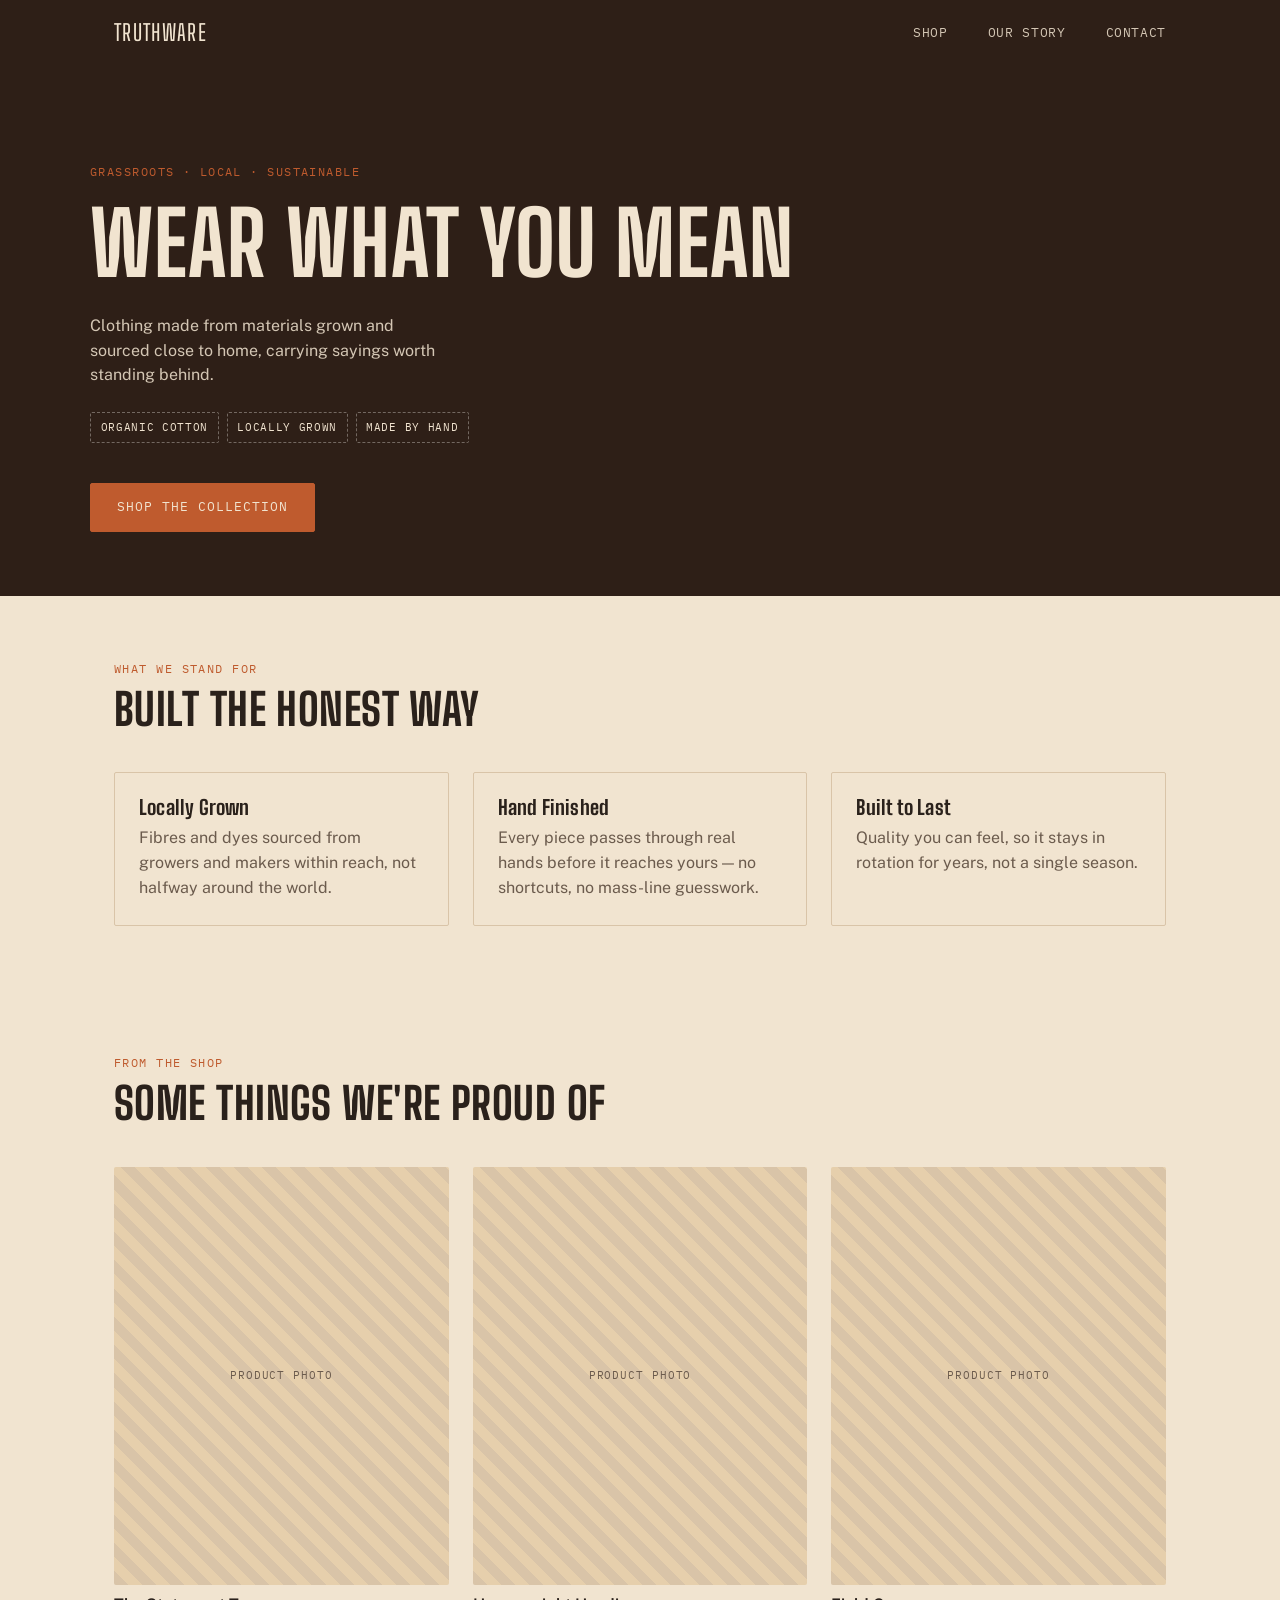
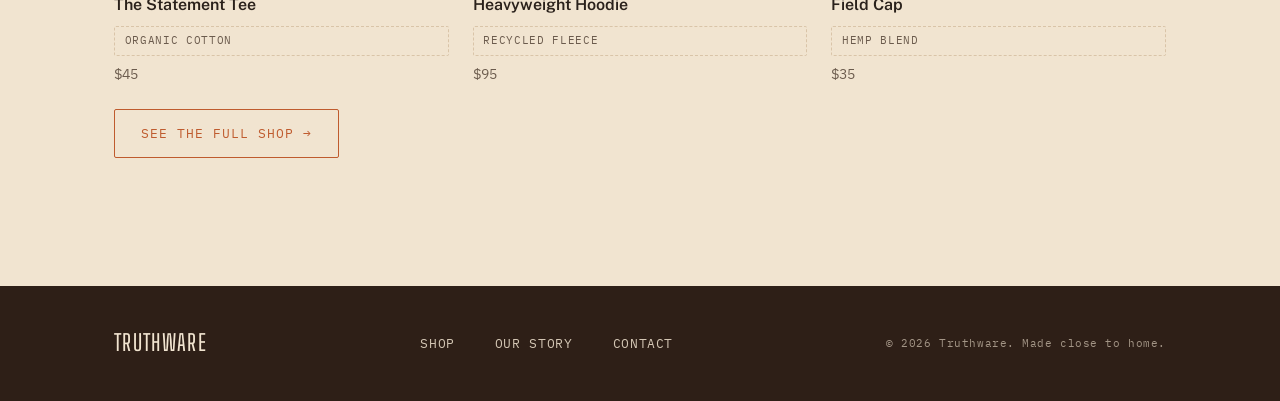
==== index.html @ bdb28e89 "Initial commit: site scaffold" ====
<!DOCTYPE html>
<html lang="en">
<head>
  <meta charset="UTF-8" />
  <meta name="viewport" content="width=device-width, initial-scale=1.0" />
  <title>Truthware — Wear What You Mean</title>
  <meta name="description" content="Grassroots clothing made from materials grown and sourced close to home. Simple, powerful sayings, built to last." />
  <link rel="preconnect" href="https://fonts.googleapis.com">
  <link href="https://fonts.googleapis.com/css2?family=Big+Shoulders:wght@700;800&family=Public+Sans:wght@400;500;600&family=IBM+Plex+Mono:wght@400;500&display=swap" rel="stylesheet">
  <link rel="stylesheet" href="css/styles.css" />
</head>
<body>

  <header class="site-header">
    <nav class="nav">
      <a class="logo" href="index.html">Truthware</a>
      <ul class="nav-links">
        <li><a href="shop.html">Shop</a></li>
        <li><a href="about.html">Our Story</a></li>
        <li><a href="contact.html">Contact</a></li>
      </ul>
      <button class="nav-toggle" aria-expanded="false" aria-label="Toggle menu">Menu</button>
    </nav>
  </header>

  <section class="hero">
    <div class="hero-inner">
      <p class="eyebrow">Grassroots &middot; Local &middot; Sustainable</p>
      <h1>Wear What You Mean</h1>
      <p class="hero-sub">Clothing made from materials grown and sourced close to home, carrying sayings worth standing behind.</p>
      <div class="tag-row">
        <span class="tag tag-on-dark">Organic Cotton</span>
        <span class="tag tag-on-dark">Locally Grown</span>
        <span class="tag tag-on-dark">Made By Hand</span>
      </div>
      <a class="btn btn-solid" href="shop.html">Shop the Collection</a>
    </div>
  </section>

  <section class="section">
    <div class="container">
      <div class="section-head">
        <p class="eyebrow">What We Stand For</p>
        <h2>Built the Honest Way</h2>
      </div>
      <div class="value-grid">
        <div class="value-card">
          <h3>Locally Grown</h3>
          <p>Fibres and dyes sourced from growers and makers within reach, not halfway around the world.</p>
        </div>
        <div class="value-card">
          <h3>Hand Finished</h3>
          <p>Every piece passes through real hands before it reaches yours — no shortcuts, no mass-line guesswork.</p>
        </div>
        <div class="value-card">
          <h3>Built to Last</h3>
          <p>Quality you can feel, so it stays in rotation for years, not a single season.</p>
        </div>
      </div>
    </div>
  </section>

  <section class="section">
    <div class="container">
      <div class="section-head">
        <p class="eyebrow">From the Shop</p>
        <h2>Some Things We're Proud Of</h2>
      </div>
      <div class="product-grid">
        <div class="product-card">
          <div class="product-photo">Product Photo</div>
          <span class="product-name">The Statement Tee</span>
          <span class="tag">Organic Cotton</span>
          <span class="product-price">$45</span>
        </div>
        <div class="product-card">
          <div class="product-photo">Product Photo</div>
          <span class="product-name">Heavyweight Hoodie</span>
          <span class="tag">Recycled Fleece</span>
          <span class="product-price">$95</span>
        </div>
        <div class="product-card">
          <div class="product-photo">Product Photo</div>
          <span class="product-name">Field Cap</span>
          <span class="tag">Hemp Blend</span>
          <span class="product-price">$35</span>
        </div>
      </div>
      <p style="margin-top: var(--space-3);"><a class="btn btn-outline" style="color: var(--color-accent); border-color: var(--color-accent);" href="shop.html">See the Full Shop &rarr;</a></p>
    </div>
  </section>

  <footer class="site-footer">
    <div class="footer-inner">
      <span class="logo">Truthware</span>
      <ul class="nav-links">
        <li><a href="shop.html">Shop</a></li>
        <li><a href="about.html">Our Story</a></li>
        <li><a href="contact.html">Contact</a></li>
      </ul>
      <span class="footer-note">&copy; <span id="year"></span> Truthware. Made close to home.</span>
    </div>
  </footer>

  <script src="js/main.js"></script>
  <script>document.getElementById("year").textContent = new Date().getFullYear();</script>
</body>
</html>
---- css/styles.css ----
/* ==========================================================================
   TRUTHWARE — Core Stylesheet
   --------------------------------------------------------------------------
   The colours and fonts in the :root block below are PLACEHOLDERS.
   Once Catherine's team sends through their colour/style picks, this is
   the only place that needs to change for the whole site to update.
   ========================================================================== */

:root {
  /* ---- Palette ----
     Leaning autumnal / burnt-orange per early feedback. Still a first
     pass, not the final word — update once the rest of the team's
     site examples and colour picks land. */
  --color-bg:        #F1E4D0; /* warm parchment background */
  --color-bg-dark:   #2E1F17; /* deep espresso brown — hero / footer */
  --color-text:      #2A211B; /* warm near-black ink */
  --color-text-soft: #6B5B4D; /* muted warm-brown body text */
  --color-text-light:#F1E4D0; /* text sitting on dark background */
  --color-accent:    #BF5B2E; /* burnt orange — buttons, links, highlights */
  --color-accent-2:  #C98A2B; /* amber gold — secondary accent */
  --color-border:    #D9C4A8; /* warm tan borders, tag outlines */

  /* ---- Type ---- */
  --font-display: "Big Shoulders", sans-serif;
  --font-body:    "Public Sans", sans-serif;
  --font-mono:    "IBM Plex Mono", monospace;

  /* ---- Spacing scale ---- */
  --space-1: 0.5rem;
  --space-2: 1rem;
  --space-3: 1.5rem;
  --space-4: 2.5rem;
  --space-5: 4rem;
  --space-6: 6rem;

  --max-width: 1100px;
  --radius: 2px;
}

/* ---- Reset ---- */
* { margin: 0; padding: 0; box-sizing: border-box; }
html { scroll-behavior: smooth; }
body {
  font-family: var(--font-body);
  color: var(--color-text);
  background: var(--color-bg);
  line-height: 1.55;
  -webkit-font-smoothing: antialiased;
}
img { max-width: 100%; display: block; }
a { color: inherit; text-decoration: none; }
ul { list-style: none; }
button { font-family: inherit; cursor: pointer; }

/* Respect reduced-motion preferences */
@media (prefers-reduced-motion: reduce) {
  html { scroll-behavior: auto; }
  * { animation-duration: 0.01ms !important; transition-duration: 0.01ms !important; }
}

/* Visible keyboard focus everywhere */
a:focus-visible,
button:focus-visible,
input:focus-visible,
textarea:focus-visible {
  outline: 2px solid var(--color-accent);
  outline-offset: 3px;
}

.container {
  max-width: var(--max-width);
  margin: 0 auto;
  padding: 0 var(--space-3);
}

.eyebrow {
  font-family: var(--font-mono);
  font-size: 0.75rem;
  letter-spacing: 0.12em;
  text-transform: uppercase;
  color: var(--color-accent);
}

h1, h2, h3 {
  font-family: var(--font-display);
  font-weight: 700;
  line-height: 1.05;
  letter-spacing: 0.01em;
}
h1 { font-size: clamp(2.75rem, 7vw, 5.5rem); text-transform: uppercase; }
h2 { font-size: clamp(1.8rem, 4vw, 2.75rem); text-transform: uppercase; }
h3 { font-size: 1.25rem; }
p  { color: var(--color-text-soft); }

/* ---- Buttons ---- */
.btn {
  display: inline-block;
  font-family: var(--font-mono);
  font-size: 0.8rem;
  letter-spacing: 0.08em;
  text-transform: uppercase;
  padding: 0.85rem 1.6rem;
  border: 1px solid currentColor;
  border-radius: var(--radius);
  transition: background 0.15s ease, color 0.15s ease;
}
.btn-solid {
  background: var(--color-accent);
  border-color: var(--color-accent);
  color: var(--color-text-light);
}
.btn-solid:hover { background: #9c4720; }
.btn-outline {
  color: var(--color-text-light);
  border-color: var(--color-text-light);
}
.btn-outline:hover {
  background: var(--color-text-light);
  color: var(--color-bg-dark);
}

/* ---- Tag chip (the recurring "care label" motif) ---- */
.tag {
  display: inline-flex;
  align-items: center;
  gap: 0.4em;
  font-family: var(--font-mono);
  font-size: 0.7rem;
  letter-spacing: 0.06em;
  text-transform: uppercase;
  padding: 0.35rem 0.6rem;
  border: 1px dashed var(--color-border);
  border-radius: var(--radius);
  color: var(--color-text-soft);
}
.tag-row { display: flex; flex-wrap: wrap; gap: var(--space-1); }
.tag-on-dark { border-color: rgba(244,241,234,0.35); color: var(--color-text-light); }

/* ---- Header / Nav ---- */
.site-header {
  background: var(--color-bg-dark);
  color: var(--color-text-light);
  position: sticky;
  top: 0;
  z-index: 50;
}
.nav {
  display: flex;
  align-items: center;
  justify-content: space-between;
  padding: var(--space-2) var(--space-3);
  max-width: var(--max-width);
  margin: 0 auto;
}
.logo {
  font-family: var(--font-display);
  font-size: 1.4rem;
  letter-spacing: 0.06em;
  text-transform: uppercase;
}
.nav-links {
  display: flex;
  gap: var(--space-4);
  font-family: var(--font-mono);
  font-size: 0.8rem;
  letter-spacing: 0.05em;
  text-transform: uppercase;
}
.nav-links a { opacity: 0.85; }
.nav-links a:hover { opacity: 1; }
.nav-toggle {
  display: none;
  background: none;
  border: none;
  color: var(--color-text-light);
  font-family: var(--font-mono);
  text-transform: uppercase;
  font-size: 0.8rem;
  letter-spacing: 0.05em;
}

@media (max-width: 700px) {
  .nav-toggle { display: block; }
  .nav-links {
    position: absolute;
    top: 100%;
    left: 0;
    right: 0;
    flex-direction: column;
    gap: var(--space-2);
    background: var(--color-bg-dark);
    padding: var(--space-3);
    display: none;
  }
  .nav-links.is-open { display: flex; }
}

/* ---- Hero ---- */
.hero {
  background: var(--color-bg-dark);
  color: var(--color-text-light);
  padding: var(--space-6) var(--space-3) var(--space-5);
}
.hero-inner { max-width: var(--max-width); margin: 0 auto; }
.hero h1 { margin-top: var(--space-2); }
.hero-sub {
  max-width: 36ch;
  color: var(--color-text-light);
  opacity: 0.85;
  margin: var(--space-3) 0 var(--space-3);
}
.hero .tag-row { margin-bottom: var(--space-4); }

/* ---- Generic section ---- */
.section { padding: var(--space-5) 0; }
.section-head { margin-bottom: var(--space-4); max-width: 50ch; }
.section-head h2 { margin-top: var(--space-1); }

/* ---- Value grid (Locally Grown / Hand Finished / Built to Last) ---- */
.value-grid {
  display: grid;
  grid-template-columns: repeat(3, 1fr);
  gap: var(--space-3);
}
.value-card {
  border: 1px solid var(--color-border);
  border-radius: var(--radius);
  padding: var(--space-3);
}
.value-card h3 { margin-bottom: var(--space-1); }
@media (max-width: 700px) {
  .value-grid { grid-template-columns: 1fr; }
}

/* ---- Process steps (a real sequence — Grown to Sewn) ---- */
.process-list {
  display: grid;
  grid-template-columns: repeat(4, 1fr);
  gap: var(--space-2);
  counter-reset: step;
}
.process-step {
  border-top: 2px solid var(--color-accent);
  padding-top: var(--space-1);
}
.process-step::before {
  counter-increment: step;
  content: counter(step, decimal-leading-zero);
  display: block;
  font-family: var(--font-mono);
  font-size: 0.75rem;
  color: var(--color-accent);
  margin-bottom: 0.3rem;
}
@media (max-width: 700px) {
  .process-list { grid-template-columns: 1fr 1fr; }
}

/* ---- Product grid ---- */
.product-grid {
  display: grid;
  grid-template-columns: repeat(3, 1fr);
  gap: var(--space-3);
}
.product-card { display: flex; flex-direction: column; gap: var(--space-1); }
.product-photo {
  aspect-ratio: 4 / 5;
  background: repeating-linear-gradient(
    45deg,
    var(--color-border),
    var(--color-border) 10px,
    transparent 10px,
    transparent 20px
  );
  background-color: #e6cfac;
  border-radius: var(--radius);
  display: flex;
  align-items: center;
  justify-content: center;
  font-family: var(--font-mono);
  font-size: 0.7rem;
  letter-spacing: 0.08em;
  text-transform: uppercase;
  color: var(--color-text-soft);
}
.product-name { font-weight: 600; }
.product-price { font-family: var(--font-mono); font-size: 0.85rem; color: var(--color-text-soft); }
@media (max-width: 900px) {
  .product-grid { grid-template-columns: repeat(2, 1fr); }
}
@media (max-width: 550px) {
  .product-grid { grid-template-columns: 1fr; }
}

/* ---- Story / about copy ---- */
.prose { max-width: 65ch; }
.prose p + p { margin-top: var(--space-2); }

/* ---- Form ---- */
.form-field { margin-bottom: var(--space-2); max-width: 480px; }
.form-field label {
  display: block;
  font-family: var(--font-mono);
  font-size: 0.75rem;
  letter-spacing: 0.06em;
  text-transform: uppercase;
  margin-bottom: 0.4rem;
}
.form-field input,
.form-field textarea {
  width: 100%;
  font-family: var(--font-body);
  font-size: 1rem;
  padding: 0.7rem 0.8rem;
  border: 1px solid var(--color-border);
  border-radius: var(--radius);
  background: #fff;
  color: var(--color-text);
}

/* ---- Footer ---- */
.site-footer {
  background: var(--color-bg-dark);
  color: var(--color-text-light);
  padding: var(--space-4) 0;
  margin-top: var(--space-5);
}
.footer-inner {
  max-width: var(--max-width);
  margin: 0 auto;
  padding: 0 var(--space-3);
  display: flex;
  flex-wrap: wrap;
  justify-content: space-between;
  align-items: center;
  gap: var(--space-2);
}
.footer-note {
  font-family: var(--font-mono);
  font-size: 0.7rem;
  letter-spacing: 0.05em;
  opacity: 0.6;
}
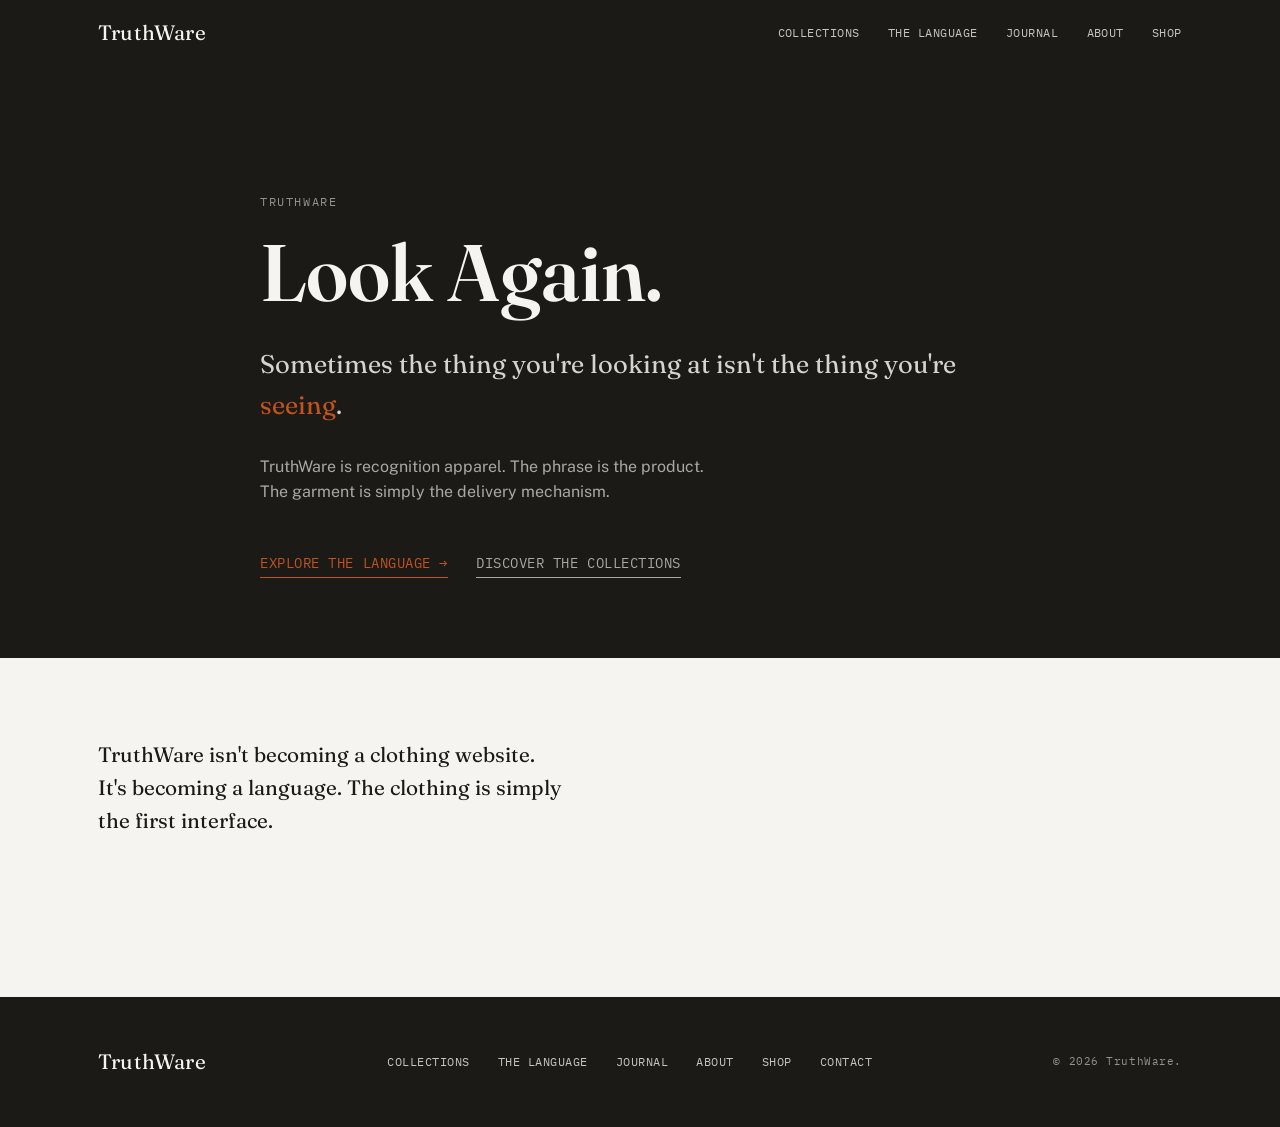
==== commit 55d1ced0: "massive changes" ====
--- a/index.html
+++ b/index.html
@@ -3,21 +3,23 @@
 <head>
   <meta charset="UTF-8" />
   <meta name="viewport" content="width=device-width, initial-scale=1.0" />
-  <title>Truthware — Wear What You Mean</title>
-  <meta name="description" content="Grassroots clothing made from materials grown and sourced close to home. Simple, powerful sayings, built to last." />
+  <title>TruthWare — Look Again.</title>
+  <meta name="description" content="TruthWare is recognition apparel. The phrase is the product. The garment is simply the delivery mechanism." />
   <link rel="preconnect" href="https://fonts.googleapis.com">
-  <link href="https://fonts.googleapis.com/css2?family=Big+Shoulders:wght@700;800&family=Public+Sans:wght@400;500;600&family=IBM+Plex+Mono:wght@400;500&display=swap" rel="stylesheet">
+  <link href="https://fonts.googleapis.com/css2?family=Fraunces:ital,opsz,wght@0,9..144,400;0,9..144,500;0,9..144,600;1,9..144,500&family=Public+Sans:wght@400;500;600&family=IBM+Plex+Mono:wght@400;500&display=swap" rel="stylesheet">
   <link rel="stylesheet" href="css/styles.css" />
 </head>
 <body>
 
   <header class="site-header">
     <nav class="nav">
-      <a class="logo" href="index.html">Truthware</a>
+      <a class="logo" href="index.html">TruthWare</a>
       <ul class="nav-links">
+        <li><a href="collections.html">Collections</a></li>
+        <li><a href="language.html">The Language</a></li>
+        <li><a href="journal.html">Journal</a></li>
+        <li><a href="about.html">About</a></li>
         <li><a href="shop.html">Shop</a></li>
-        <li><a href="about.html">Our Story</a></li>
-        <li><a href="contact.html">Contact</a></li>
       </ul>
       <button class="nav-toggle" aria-expanded="false" aria-label="Toggle menu">Menu</button>
     </nav>
@@ -25,80 +27,35 @@
 
   <section class="hero">
     <div class="hero-inner">
-      <p class="eyebrow">Grassroots &middot; Local &middot; Sustainable</p>
-      <h1>Wear What You Mean</h1>
-      <p class="hero-sub">Clothing made from materials grown and sourced close to home, carrying sayings worth standing behind.</p>
-      <div class="tag-row">
-        <span class="tag tag-on-dark">Organic Cotton</span>
-        <span class="tag tag-on-dark">Locally Grown</span>
-        <span class="tag tag-on-dark">Made By Hand</span>
-      </div>
-      <a class="btn btn-solid" href="shop.html">Shop the Collection</a>
-    </div>
-  </section>
-
-  <section class="section">
-    <div class="container">
-      <div class="section-head">
-        <p class="eyebrow">What We Stand For</p>
-        <h2>Built the Honest Way</h2>
-      </div>
-      <div class="value-grid">
-        <div class="value-card">
-          <h3>Locally Grown</h3>
-          <p>Fibres and dyes sourced from growers and makers within reach, not halfway around the world.</p>
-        </div>
-        <div class="value-card">
-          <h3>Hand Finished</h3>
-          <p>Every piece passes through real hands before it reaches yours — no shortcuts, no mass-line guesswork.</p>
-        </div>
-        <div class="value-card">
-          <h3>Built to Last</h3>
-          <p>Quality you can feel, so it stays in rotation for years, not a single season.</p>
-        </div>
+      <span class="eyebrow">TruthWare</span>
+      <h1>Look Again.</h1>
+      <p class="hero-sub">Sometimes the thing you're looking at isn't the thing you're <span class="reveal-signal">seeing</span>.</p>
+      <p class="hero-statement">TruthWare is recognition apparel. The phrase is the product. The garment is simply the delivery mechanism.</p>
+      <div class="hero-ctas">
+        <a class="cta cta-primary" href="language.html">Explore the Language &rarr;</a>
+        <a class="cta cta-secondary" href="collections.html">Discover the Collections</a>
       </div>
     </div>
   </section>
 
   <section class="section">
     <div class="container">
-      <div class="section-head">
-        <p class="eyebrow">From the Shop</p>
-        <h2>Some Things We're Proud Of</h2>
-      </div>
-      <div class="product-grid">
-        <div class="product-card">
-          <div class="product-photo">Product Photo</div>
-          <span class="product-name">The Statement Tee</span>
-          <span class="tag">Organic Cotton</span>
-          <span class="product-price">$45</span>
-        </div>
-        <div class="product-card">
-          <div class="product-photo">Product Photo</div>
-          <span class="product-name">Heavyweight Hoodie</span>
-          <span class="tag">Recycled Fleece</span>
-          <span class="product-price">$95</span>
-        </div>
-        <div class="product-card">
-          <div class="product-photo">Product Photo</div>
-          <span class="product-name">Field Cap</span>
-          <span class="tag">Hemp Blend</span>
-          <span class="product-price">$35</span>
-        </div>
-      </div>
-      <p style="margin-top: var(--space-3);"><a class="btn btn-outline" style="color: var(--color-accent); border-color: var(--color-accent);" href="shop.html">See the Full Shop &rarr;</a></p>
+      <p class="prose-lede" style="max-width: 36ch;">TruthWare isn't becoming a clothing website. It's becoming a language. The clothing is simply the first interface.</p>
     </div>
   </section>
 
   <footer class="site-footer">
     <div class="footer-inner">
-      <span class="logo">Truthware</span>
+      <span class="logo">TruthWare</span>
       <ul class="nav-links">
+        <li><a href="collections.html">Collections</a></li>
+        <li><a href="language.html">The Language</a></li>
+        <li><a href="journal.html">Journal</a></li>
+        <li><a href="about.html">About</a></li>
         <li><a href="shop.html">Shop</a></li>
-        <li><a href="about.html">Our Story</a></li>
         <li><a href="contact.html">Contact</a></li>
       </ul>
-      <span class="footer-note">&copy; <span id="year"></span> Truthware. Made close to home.</span>
+      <span class="footer-note">&copy; <span id="year"></span> TruthWare.</span>
     </div>
   </footer>
 
--- a/css/styles.css
+++ b/css/styles.css
@@ -1,40 +1,35 @@
 /* ==========================================================================
    TRUTHWARE — Core Stylesheet
-   --------------------------------------------------------------------------
-   The colours and fonts in the :root block below are PLACEHOLDERS.
-   Once Catherine's team sends through their colour/style picks, this is
-   the only place that needs to change for the whole site to update.
+   Version 2 — rebuilt around Kathryn's "recognition apparel" direction.
+   Quiet, architectural, restrained. Two neutrals (bone / ink) that invert
+   for dark sections, plus one deliberate accent — "the signal" — used only
+   at moments of recognition. Change those five tokens below and the whole
+   site follows.
    ========================================================================== */
 
 :root {
-  /* ---- Palette ----
-     Leaning autumnal / burnt-orange per early feedback. Still a first
-     pass, not the final word — update once the rest of the team's
-     site examples and colour picks land. */
-  --color-bg:        #F1E4D0; /* warm parchment background */
-  --color-bg-dark:   #2E1F17; /* deep espresso brown — hero / footer */
-  --color-text:      #2A211B; /* warm near-black ink */
-  --color-text-soft: #6B5B4D; /* muted warm-brown body text */
-  --color-text-light:#F1E4D0; /* text sitting on dark background */
-  --color-accent:    #BF5B2E; /* burnt orange — buttons, links, highlights */
-  --color-accent-2:  #C98A2B; /* amber gold — secondary accent */
-  --color-border:    #D9C4A8; /* warm tan borders, tag outlines */
+  /* ---- Palette ---- */
+  --color-bone:      #F6F4F0; /* gallery wall — primary background */
+  --color-ink:        #1B1A17; /* primary text, and the background for inverted/dark sections */
+  --color-ink-soft:   #6E6B63; /* quieter secondary text */
+  --color-signal:     #C1531F; /* the one accent — recognition moments only */
+  --color-line:       #DAD7D0; /* hairline rules */
 
   /* ---- Type ---- */
-  --font-display: "Big Shoulders", sans-serif;
+  --font-display: "Fraunces", serif;
   --font-body:    "Public Sans", sans-serif;
   --font-mono:    "IBM Plex Mono", monospace;
 
-  /* ---- Spacing scale ---- */
+  /* ---- Spacing scale (generous — whitespace is doing a lot of work here) ---- */
   --space-1: 0.5rem;
   --space-2: 1rem;
-  --space-3: 1.5rem;
-  --space-4: 2.5rem;
-  --space-5: 4rem;
-  --space-6: 6rem;
-
-  --max-width: 1100px;
-  --radius: 2px;
+  --space-3: 1.75rem;
+  --space-4: 3rem;
+  --space-5: 5rem;
+  --space-6: 8rem;
+
+  --max-width: 1140px;
+  --radius: 0px; /* sharp edges — architectural, not soft */
 }
 
 /* ---- Reset ---- */
@@ -42,104 +37,103 @@
 html { scroll-behavior: smooth; }
 body {
   font-family: var(--font-body);
-  color: var(--color-text);
-  background: var(--color-bg);
-  line-height: 1.55;
+  color: var(--color-ink);
+  background: var(--color-bone);
+  line-height: 1.6;
   -webkit-font-smoothing: antialiased;
 }
 img { max-width: 100%; display: block; }
 a { color: inherit; text-decoration: none; }
 ul { list-style: none; }
-button { font-family: inherit; cursor: pointer; }
-
-/* Respect reduced-motion preferences */
+button { font-family: inherit; cursor: pointer; background: none; border: none; }
+
 @media (prefers-reduced-motion: reduce) {
   html { scroll-behavior: auto; }
   * { animation-duration: 0.01ms !important; transition-duration: 0.01ms !important; }
 }
 
-/* Visible keyboard focus everywhere */
 a:focus-visible,
 button:focus-visible,
 input:focus-visible,
 textarea:focus-visible {
-  outline: 2px solid var(--color-accent);
+  outline: 2px solid var(--color-signal);
   outline-offset: 3px;
 }
 
-.container {
-  max-width: var(--max-width);
-  margin: 0 auto;
-  padding: 0 var(--space-3);
-}
+.container { max-width: var(--max-width); margin: 0 auto; padding: 0 var(--space-3); }
 
 .eyebrow {
-  font-family: var(--font-mono);
-  font-size: 0.75rem;
-  letter-spacing: 0.12em;
-  text-transform: uppercase;
-  color: var(--color-accent);
+  display: block;
+  font-family: var(--font-mono);
+  font-size: 0.72rem;
+  letter-spacing: 0.14em;
+  text-transform: uppercase;
+  color: var(--color-ink-soft);
 }
 
 h1, h2, h3 {
   font-family: var(--font-display);
-  font-weight: 700;
-  line-height: 1.05;
-  letter-spacing: 0.01em;
-}
-h1 { font-size: clamp(2.75rem, 7vw, 5.5rem); text-transform: uppercase; }
-h2 { font-size: clamp(1.8rem, 4vw, 2.75rem); text-transform: uppercase; }
-h3 { font-size: 1.25rem; }
-p  { color: var(--color-text-soft); }
-
-/* ---- Buttons ---- */
+  font-weight: 500;
+  line-height: 1.1;
+}
+h1 { font-size: clamp(2.5rem, 7vw, 5rem); font-weight: 600; }
+h2 { font-size: clamp(1.6rem, 3.5vw, 2.4rem); }
+h3 { font-size: 1.15rem; font-weight: 600; }
+p  { color: var(--color-ink-soft); max-width: 60ch; }
+
+/* ---- The signal: the one place colour is allowed to mean something ---- */
+.reveal-signal { color: var(--color-ink); transition: color 0.7s ease; }
+.reveal-signal.is-signal { color: var(--color-signal); }
+.hero .reveal-signal { color: var(--color-bone); }
+.hero .reveal-signal.is-signal { color: var(--color-signal); }
+.always-signal { color: var(--color-signal); }
+
+/* ---- Text-led CTAs (no buttons pretending to be a marketplace) ---- */
+.cta {
+  display: inline-flex;
+  align-items: baseline;
+  gap: 0.5em;
+  font-family: var(--font-mono);
+  font-size: 0.85rem;
+  letter-spacing: 0.04em;
+  text-transform: uppercase;
+  border-bottom: 1px solid currentColor;
+  padding-bottom: 0.15em;
+}
+.cta-primary { color: var(--color-signal); }
+.cta-secondary { color: var(--color-ink-soft); }
+.cta:hover { opacity: 0.7; }
+
+/* A real button, reserved for actual form submission */
 .btn {
   display: inline-block;
   font-family: var(--font-mono);
   font-size: 0.8rem;
-  letter-spacing: 0.08em;
+  letter-spacing: 0.06em;
   text-transform: uppercase;
   padding: 0.85rem 1.6rem;
-  border: 1px solid currentColor;
-  border-radius: var(--radius);
-  transition: background 0.15s ease, color 0.15s ease;
-}
-.btn-solid {
-  background: var(--color-accent);
-  border-color: var(--color-accent);
-  color: var(--color-text-light);
-}
-.btn-solid:hover { background: #9c4720; }
-.btn-outline {
-  color: var(--color-text-light);
-  border-color: var(--color-text-light);
-}
-.btn-outline:hover {
-  background: var(--color-text-light);
-  color: var(--color-bg-dark);
-}
-
-/* ---- Tag chip (the recurring "care label" motif) ---- */
-.tag {
-  display: inline-flex;
-  align-items: center;
-  gap: 0.4em;
-  font-family: var(--font-mono);
-  font-size: 0.7rem;
-  letter-spacing: 0.06em;
-  text-transform: uppercase;
-  padding: 0.35rem 0.6rem;
-  border: 1px dashed var(--color-border);
-  border-radius: var(--radius);
-  color: var(--color-text-soft);
-}
-.tag-row { display: flex; flex-wrap: wrap; gap: var(--space-1); }
-.tag-on-dark { border-color: rgba(244,241,234,0.35); color: var(--color-text-light); }
-
-/* ---- Header / Nav ---- */
+  border: 1px solid var(--color-ink);
+  background: var(--color-ink);
+  color: var(--color-bone);
+  transition: opacity 0.15s ease;
+}
+.btn:hover { opacity: 0.85; }
+
+/* ---- Quiet metadata text (replaces the old boxed "tag" chip) ---- */
+.meta {
+  font-family: var(--font-mono);
+  font-size: 0.75rem;
+  letter-spacing: 0.04em;
+  text-transform: uppercase;
+  color: var(--color-ink-soft);
+}
+.meta-light { color: rgba(246,244,240,0.6); }
+.meta-sep { margin: 0 0.5em; }
+
+/* ---- Header / Nav (always ink — the one constant across every page) ---- */
 .site-header {
-  background: var(--color-bg-dark);
-  color: var(--color-text-light);
+  background: var(--color-ink);
+  color: var(--color-bone);
   position: sticky;
   top: 0;
   z-index: 50;
@@ -154,32 +148,29 @@
 }
 .logo {
   font-family: var(--font-display);
-  font-size: 1.4rem;
-  letter-spacing: 0.06em;
-  text-transform: uppercase;
+  font-size: 1.3rem;
+  letter-spacing: 0.01em;
 }
 .nav-links {
   display: flex;
-  gap: var(--space-4);
-  font-family: var(--font-mono);
-  font-size: 0.8rem;
-  letter-spacing: 0.05em;
-  text-transform: uppercase;
-}
-.nav-links a { opacity: 0.85; }
-.nav-links a:hover { opacity: 1; }
+  gap: var(--space-3);
+  font-family: var(--font-mono);
+  font-size: 0.78rem;
+  letter-spacing: 0.04em;
+  text-transform: uppercase;
+}
+.nav-links a { opacity: 0.78; transition: color 0.15s ease, opacity 0.15s ease; }
+.nav-links a:hover { opacity: 1; color: var(--color-signal); }
 .nav-toggle {
   display: none;
-  background: none;
-  border: none;
-  color: var(--color-text-light);
-  font-family: var(--font-mono);
-  text-transform: uppercase;
-  font-size: 0.8rem;
-  letter-spacing: 0.05em;
-}
-
-@media (max-width: 700px) {
+  color: var(--color-bone);
+  font-family: var(--font-mono);
+  text-transform: uppercase;
+  font-size: 0.78rem;
+  letter-spacing: 0.04em;
+}
+
+@media (max-width: 800px) {
   .nav-toggle { display: block; }
   .nav-links {
     position: absolute;
@@ -187,69 +178,87 @@
     left: 0;
     right: 0;
     flex-direction: column;
+    align-items: flex-start;
     gap: var(--space-2);
-    background: var(--color-bg-dark);
+    background: var(--color-ink);
     padding: var(--space-3);
     display: none;
   }
   .nav-links.is-open { display: flex; }
 }
 
-/* ---- Hero ---- */
+/* ---- Hero — reserved for the homepage only; everywhere else stays quiet ---- */
 .hero {
-  background: var(--color-bg-dark);
-  color: var(--color-text-light);
+  background: var(--color-ink);
+  color: var(--color-bone);
   padding: var(--space-6) var(--space-3) var(--space-5);
 }
-.hero-inner { max-width: var(--max-width); margin: 0 auto; }
-.hero h1 { margin-top: var(--space-2); }
+.hero-inner { max-width: 760px; margin: 0 auto; }
+.hero .eyebrow { color: rgba(246,244,240,0.55); margin-bottom: var(--space-2); }
+.hero h1 { margin-top: var(--space-1); }
 .hero-sub {
-  max-width: 36ch;
-  color: var(--color-text-light);
-  opacity: 0.85;
-  margin: var(--space-3) 0 var(--space-3);
-}
-.hero .tag-row { margin-bottom: var(--space-4); }
+  font-family: var(--font-display);
+  font-size: clamp(1.2rem, 2.4vw, 1.6rem);
+  color: rgba(246,244,240,0.85);
+  max-width: 42ch;
+  margin: var(--space-3) 0;
+}
+.hero-statement {
+  max-width: 46ch;
+  color: rgba(246,244,240,0.65);
+  margin: var(--space-3) 0 var(--space-4);
+}
+.hero-ctas { display: flex; flex-wrap: wrap; gap: var(--space-3); }
+.hero .cta-primary { color: var(--color-signal); }
+.hero .cta-secondary { color: rgba(246,244,240,0.65); }
+
+/* ---- Quiet page heading — every page except the homepage ---- */
+.page-head {
+  padding: var(--space-5) 0 var(--space-4);
+  border-bottom: 1px solid var(--color-line);
+}
+.page-head .eyebrow { margin-bottom: var(--space-1); }
+.page-head p { margin-top: var(--space-2); }
 
 /* ---- Generic section ---- */
 .section { padding: var(--space-5) 0; }
-.section-head { margin-bottom: var(--space-4); max-width: 50ch; }
-.section-head h2 { margin-top: var(--space-1); }
-
-/* ---- Value grid (Locally Grown / Hand Finished / Built to Last) ---- */
-.value-grid {
-  display: grid;
-  grid-template-columns: repeat(3, 1fr);
+.section + .section { border-top: 1px solid var(--color-line); }
+.section-head { margin-bottom: var(--space-4); max-width: 56ch; }
+.section-head .eyebrow { margin-bottom: var(--space-1); }
+
+/* ---- Hairline-divided row lists (collections, journal, values) ---- */
+.row-list > * + * { border-top: 1px solid var(--color-line); }
+.row {
+  display: flex;
+  justify-content: space-between;
+  align-items: baseline;
   gap: var(--space-3);
-}
-.value-card {
-  border: 1px solid var(--color-border);
-  border-radius: var(--radius);
-  padding: var(--space-3);
-}
-.value-card h3 { margin-bottom: var(--space-1); }
+  padding: var(--space-3) 0;
+}
+.row-link { transition: opacity 0.15s ease; }
+.row-link:hover { opacity: 0.6; }
+.row-name { font-family: var(--font-display); font-size: 1.3rem; }
+.row-desc { color: var(--color-ink-soft); max-width: 38ch; text-align: right; }
 @media (max-width: 700px) {
-  .value-grid { grid-template-columns: 1fr; }
-}
-
-/* ---- Process steps (a real sequence — Grown to Sewn) ---- */
+  .row { flex-direction: column; gap: var(--space-1); align-items: flex-start; }
+  .row-desc { text-align: left; }
+}
+
+/* ---- Process steps (a genuine sequence — fibre to garment) ---- */
 .process-list {
   display: grid;
   grid-template-columns: repeat(4, 1fr);
-  gap: var(--space-2);
+  gap: var(--space-3);
   counter-reset: step;
 }
-.process-step {
-  border-top: 2px solid var(--color-accent);
-  padding-top: var(--space-1);
-}
+.process-step { border-top: 1px solid var(--color-line); padding-top: var(--space-1); }
 .process-step::before {
   counter-increment: step;
   content: counter(step, decimal-leading-zero);
   display: block;
   font-family: var(--font-mono);
   font-size: 0.75rem;
-  color: var(--color-accent);
+  color: var(--color-ink-soft);
   margin-bottom: 0.3rem;
 }
 @media (max-width: 700px) {
@@ -260,41 +269,42 @@
 .product-grid {
   display: grid;
   grid-template-columns: repeat(3, 1fr);
-  gap: var(--space-3);
+  gap: var(--space-3) var(--space-3);
 }
 .product-card { display: flex; flex-direction: column; gap: var(--space-1); }
 .product-photo {
   aspect-ratio: 4 / 5;
-  background: repeating-linear-gradient(
-    45deg,
-    var(--color-border),
-    var(--color-border) 10px,
-    transparent 10px,
-    transparent 20px
-  );
-  background-color: #e6cfac;
-  border-radius: var(--radius);
+  background: #ECE9E2;
   display: flex;
   align-items: center;
   justify-content: center;
-  font-family: var(--font-mono);
-  font-size: 0.7rem;
-  letter-spacing: 0.08em;
-  text-transform: uppercase;
-  color: var(--color-text-soft);
-}
-.product-name { font-weight: 600; }
-.product-price { font-family: var(--font-mono); font-size: 0.85rem; color: var(--color-text-soft); }
-@media (max-width: 900px) {
-  .product-grid { grid-template-columns: repeat(2, 1fr); }
-}
-@media (max-width: 550px) {
-  .product-grid { grid-template-columns: 1fr; }
-}
-
-/* ---- Story / about copy ---- */
-.prose { max-width: 65ch; }
+}
+.product-photo span { font-family: var(--font-mono); font-size: 0.7rem; letter-spacing: 0.08em; text-transform: uppercase; color: var(--color-ink-soft); }
+.product-name { font-family: var(--font-display); font-size: 1.05rem; }
+@media (max-width: 900px) { .product-grid { grid-template-columns: repeat(2, 1fr); } }
+@media (max-width: 550px) { .product-grid { grid-template-columns: 1fr; } }
+
+/* ---- Prose ---- */
+.prose { max-width: 62ch; }
 .prose p + p { margin-top: var(--space-2); }
+.prose-lede { font-family: var(--font-display); font-size: 1.3rem; color: var(--color-ink); }
+
+/* ---- Phrase page (the dictionary entry template) ---- */
+.phrase-display {
+  font-family: var(--font-display);
+  font-size: clamp(2.5rem, 7vw, 4.5rem);
+  color: var(--color-signal);
+  margin: var(--space-2) 0 var(--space-3);
+}
+.insert-card {
+  border-top: 1px solid var(--color-ink);
+  border-bottom: 1px solid var(--color-ink);
+  padding: var(--space-3) 0;
+  font-family: var(--font-mono);
+  font-style: italic;
+  color: var(--color-ink-soft);
+}
+.related-phrases { font-family: var(--font-mono); color: var(--color-ink-soft); }
 
 /* ---- Form ---- */
 .form-field { margin-bottom: var(--space-2); max-width: 480px; }
@@ -312,16 +322,15 @@
   font-family: var(--font-body);
   font-size: 1rem;
   padding: 0.7rem 0.8rem;
-  border: 1px solid var(--color-border);
-  border-radius: var(--radius);
+  border: 1px solid var(--color-line);
   background: #fff;
-  color: var(--color-text);
-}
-
-/* ---- Footer ---- */
+  color: var(--color-ink);
+}
+
+/* ---- Footer (ink — bookends the header at the bottom of every page) ---- */
 .site-footer {
-  background: var(--color-bg-dark);
-  color: var(--color-text-light);
+  background: var(--color-ink);
+  color: var(--color-bone);
   padding: var(--space-4) 0;
   margin-top: var(--space-5);
 }
@@ -335,9 +344,10 @@
   align-items: center;
   gap: var(--space-2);
 }
+.footer-inner .nav-links a:hover { color: var(--color-signal); opacity: 1; }
 .footer-note {
   font-family: var(--font-mono);
   font-size: 0.7rem;
   letter-spacing: 0.05em;
-  opacity: 0.6;
-}
+  opacity: 0.55;
+}
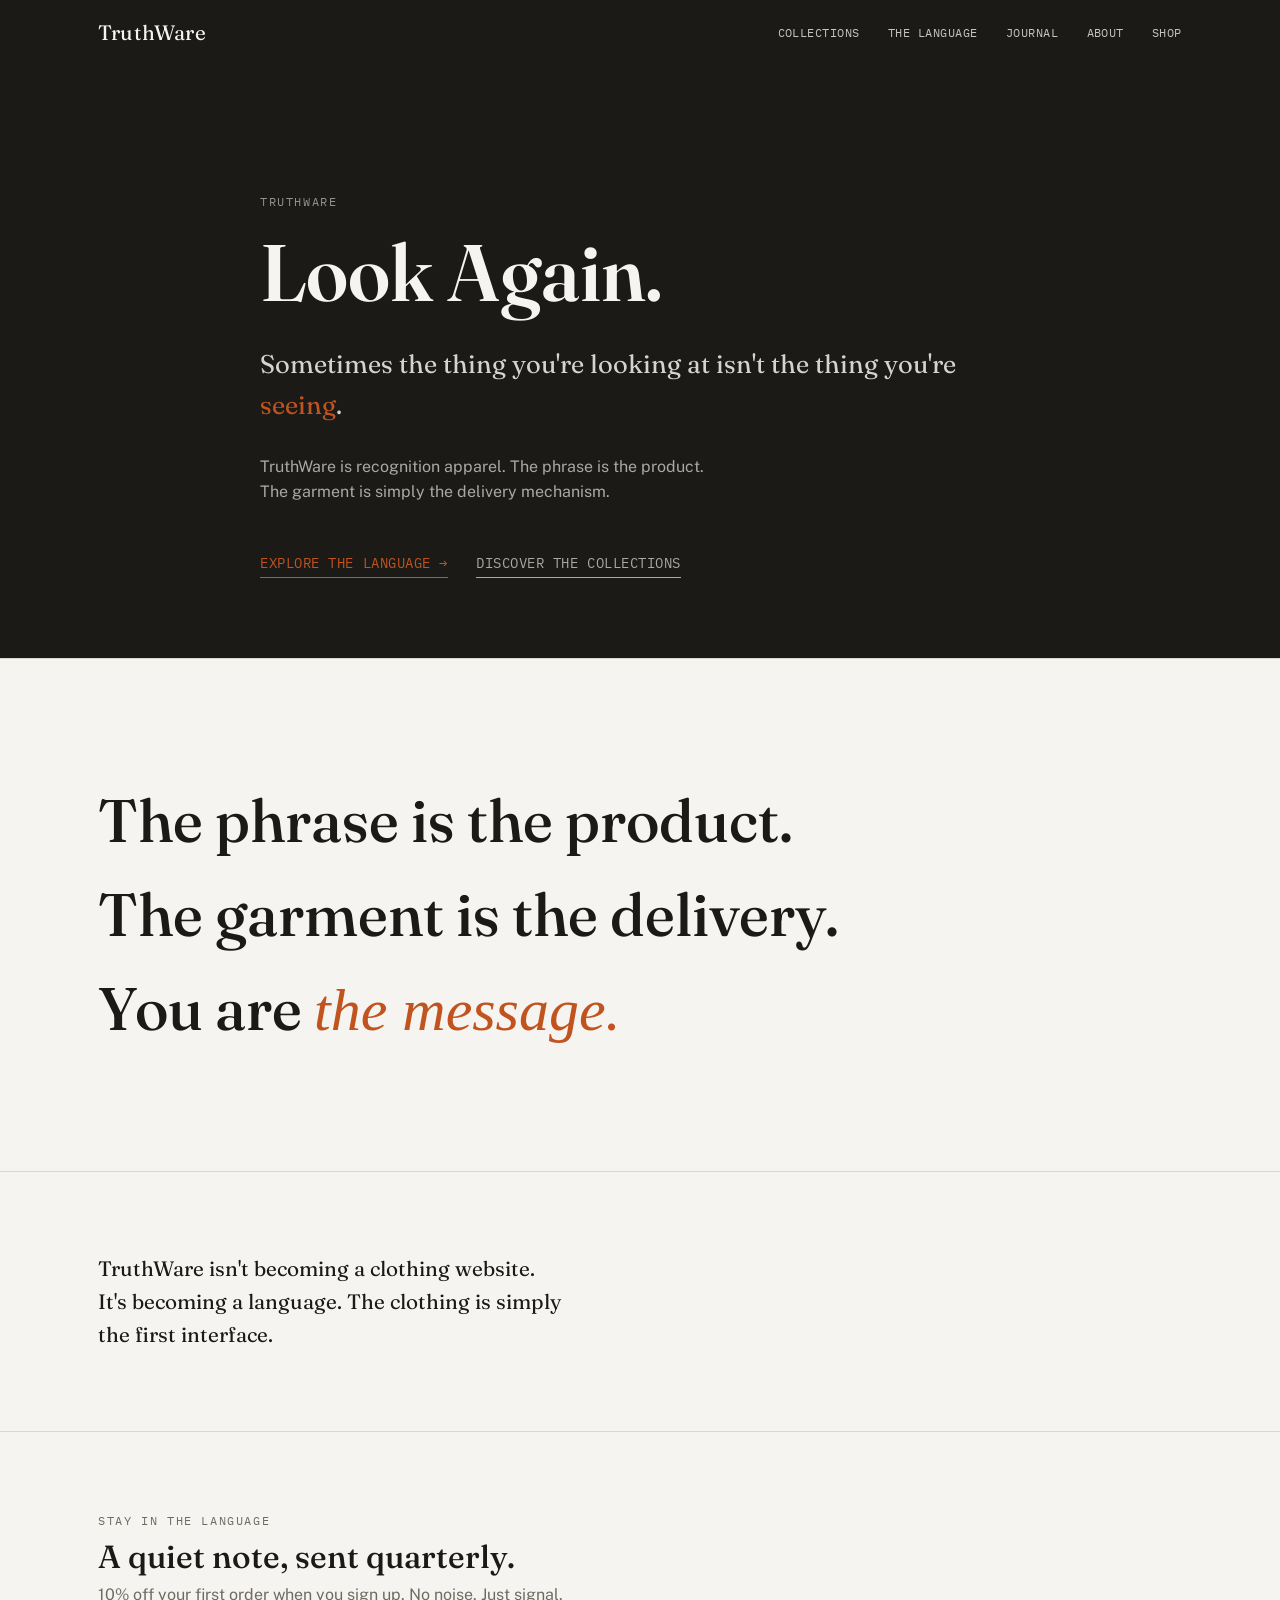
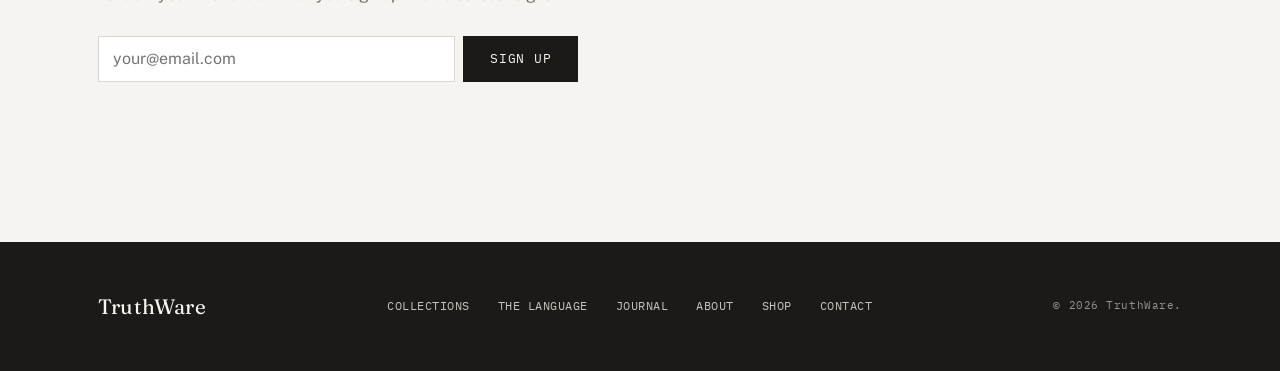
==== commit 3e5900dc: "email sign up and scroll feature" ====
--- a/index.html
+++ b/index.html
@@ -5,6 +5,9 @@
   <meta name="viewport" content="width=device-width, initial-scale=1.0" />
   <title>TruthWare — Look Again.</title>
   <meta name="description" content="TruthWare is recognition apparel. The phrase is the product. The garment is simply the delivery mechanism." />
+  <link rel="icon" href="favicon.svg" type="image/svg+xml">
+  <link rel="icon" href="favicon.ico" sizes="any">
+  <link rel="apple-touch-icon" href="apple-touch-icon.png">
   <link rel="preconnect" href="https://fonts.googleapis.com">
   <link href="https://fonts.googleapis.com/css2?family=Fraunces:ital,opsz,wght@0,9..144,400;0,9..144,500;0,9..144,600;1,9..144,500&family=Public+Sans:wght@400;500;600&family=IBM+Plex+Mono:wght@400;500&display=swap" rel="stylesheet">
   <link rel="stylesheet" href="css/styles.css" />
@@ -25,6 +28,7 @@
     </nav>
   </header>
 
+  <!-- Hero: Kathryn's exact words, verbatim -->
   <section class="hero">
     <div class="hero-inner">
       <span class="eyebrow">TruthWare</span>
@@ -38,9 +42,36 @@
     </div>
   </section>
 
+  <!-- Scroll story: three lines that build as you scroll down -->
+  <section class="scroll-story">
+    <div class="container">
+      <p class="story-line">The phrase is the product.</p>
+      <p class="story-line">The garment is the delivery.</p>
+      <p class="story-line">You are <em>the message.</em></p>
+    </div>
+  </section>
+
+  <!-- Quiet closing thought -->
   <section class="section">
     <div class="container">
       <p class="prose-lede" style="max-width: 36ch;">TruthWare isn't becoming a clothing website. It's becoming a language. The clothing is simply the first interface.</p>
+    </div>
+  </section>
+
+  <!-- Email signup -->
+  <section class="section email-signup">
+    <div class="container">
+      <span class="eyebrow">Stay in the language</span>
+      <h2>A quiet note, sent quarterly.</h2>
+      <p>10% off your first order when you sign up. No noise. Just signal.</p>
+      <form name="newsletter" method="POST" data-netlify="true" netlify-honeypot="bot-field-nl">
+        <input type="hidden" name="form-name" value="newsletter" />
+        <p hidden><label>Don't fill this out: <input name="bot-field-nl" /></label></p>
+        <div class="signup-row">
+          <input type="email" name="email" placeholder="your@email.com" required aria-label="Email address" />
+          <button type="submit" class="btn">Sign Up</button>
+        </div>
+      </form>
     </div>
   </section>
 
--- a/css/styles.css
+++ b/css/styles.css
@@ -351,3 +351,76 @@
   letter-spacing: 0.05em;
   opacity: 0.55;
 }
+
+
+/* ==========================================================================
+   SCROLL STORY
+   Three lines that build as the user scrolls down the homepage.
+   Each line starts invisible and translates up into place.
+   Reduced-motion users get them fully visible with no animation.
+   ========================================================================== */
+
+.scroll-story {
+  padding: var(--space-6) 0;
+  border-top: 1px solid var(--color-line);
+  border-bottom: 1px solid var(--color-line);
+}
+.story-line {
+  font-family: var(--font-display);
+  font-size: clamp(2rem, 5vw, 3.75rem);
+  font-weight: 500;
+  line-height: 1.1;
+  color: var(--color-ink);
+  opacity: 0;
+  transform: translateY(14px);
+  transition: opacity 0.9s ease, transform 0.9s ease;
+  padding-bottom: var(--space-3);
+}
+.story-line:last-child { padding-bottom: 0; }
+.story-line.is-visible { opacity: 1; transform: translateY(0); }
+.story-line em { font-style: italic; color: var(--color-signal); }
+
+@media (prefers-reduced-motion: reduce) {
+  .story-line { opacity: 1; transform: none; transition: none; }
+}
+
+/* ==========================================================================
+   EMAIL SIGNUP
+   Sits above the footer on every page. Quiet and honest — one field,
+   one promise, no noise.
+   ========================================================================== */
+
+.email-signup {
+  border-top: 1px solid var(--color-line);
+  border-bottom: none; /* footer provides the bottom boundary */
+}
+.email-signup h2 {
+  margin: var(--space-1) 0 var(--space-1);
+  font-size: clamp(1.4rem, 3vw, 2rem);
+}
+.email-signup p { margin-bottom: var(--space-3); }
+.signup-row {
+  display: flex;
+  gap: var(--space-1);
+  max-width: 480px;
+}
+.signup-row input[type="email"] {
+  flex: 1;
+  font-family: var(--font-body);
+  font-size: 1rem;
+  padding: 0.75rem 0.9rem;
+  border: 1px solid var(--color-line);
+  background: #fff;
+  color: var(--color-ink);
+  min-width: 0; /* prevents flex overflow */
+}
+.signup-row input[type="email"]:focus {
+  outline: 2px solid var(--color-signal);
+  outline-offset: 2px;
+}
+.signup-row .btn { white-space: nowrap; }
+
+@media (max-width: 500px) {
+  .signup-row { flex-direction: column; }
+  .signup-row .btn { width: 100%; text-align: center; }
+}
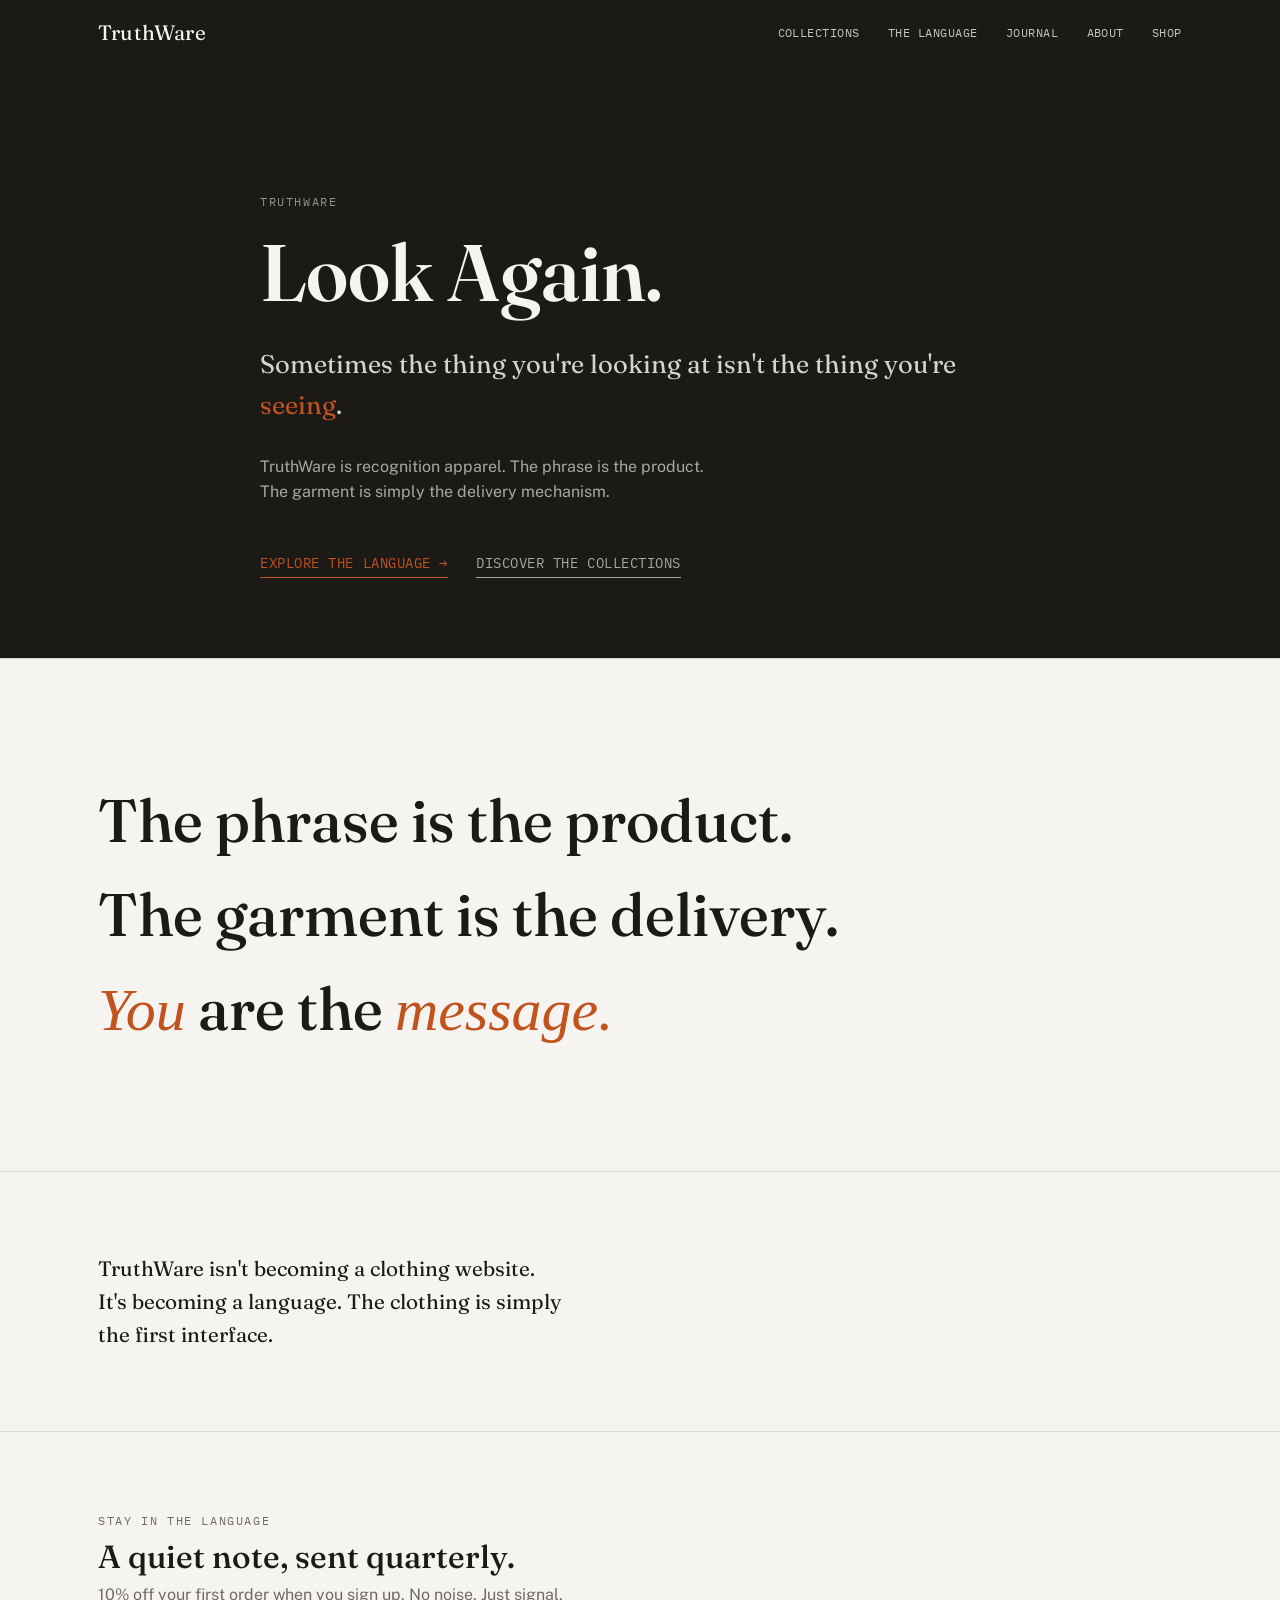
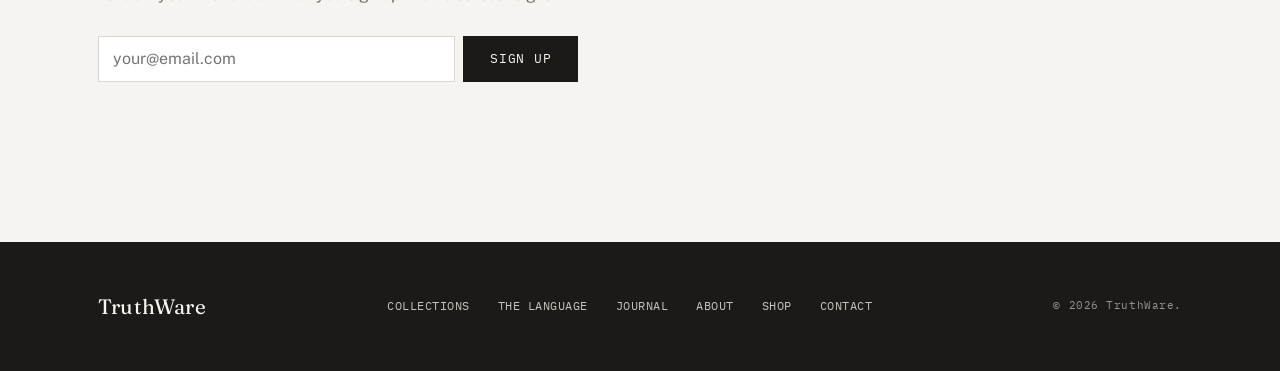
==== commit f9b228a9: "change" ====
--- a/index.html
+++ b/index.html
@@ -47,7 +47,7 @@
     <div class="container">
       <p class="story-line">The phrase is the product.</p>
       <p class="story-line">The garment is the delivery.</p>
-      <p class="story-line">You are <em>the message.</em></p>
+      <p class="story-line"><em>You</em> are the <em>message.</em></p>
     </div>
   </section>
 
